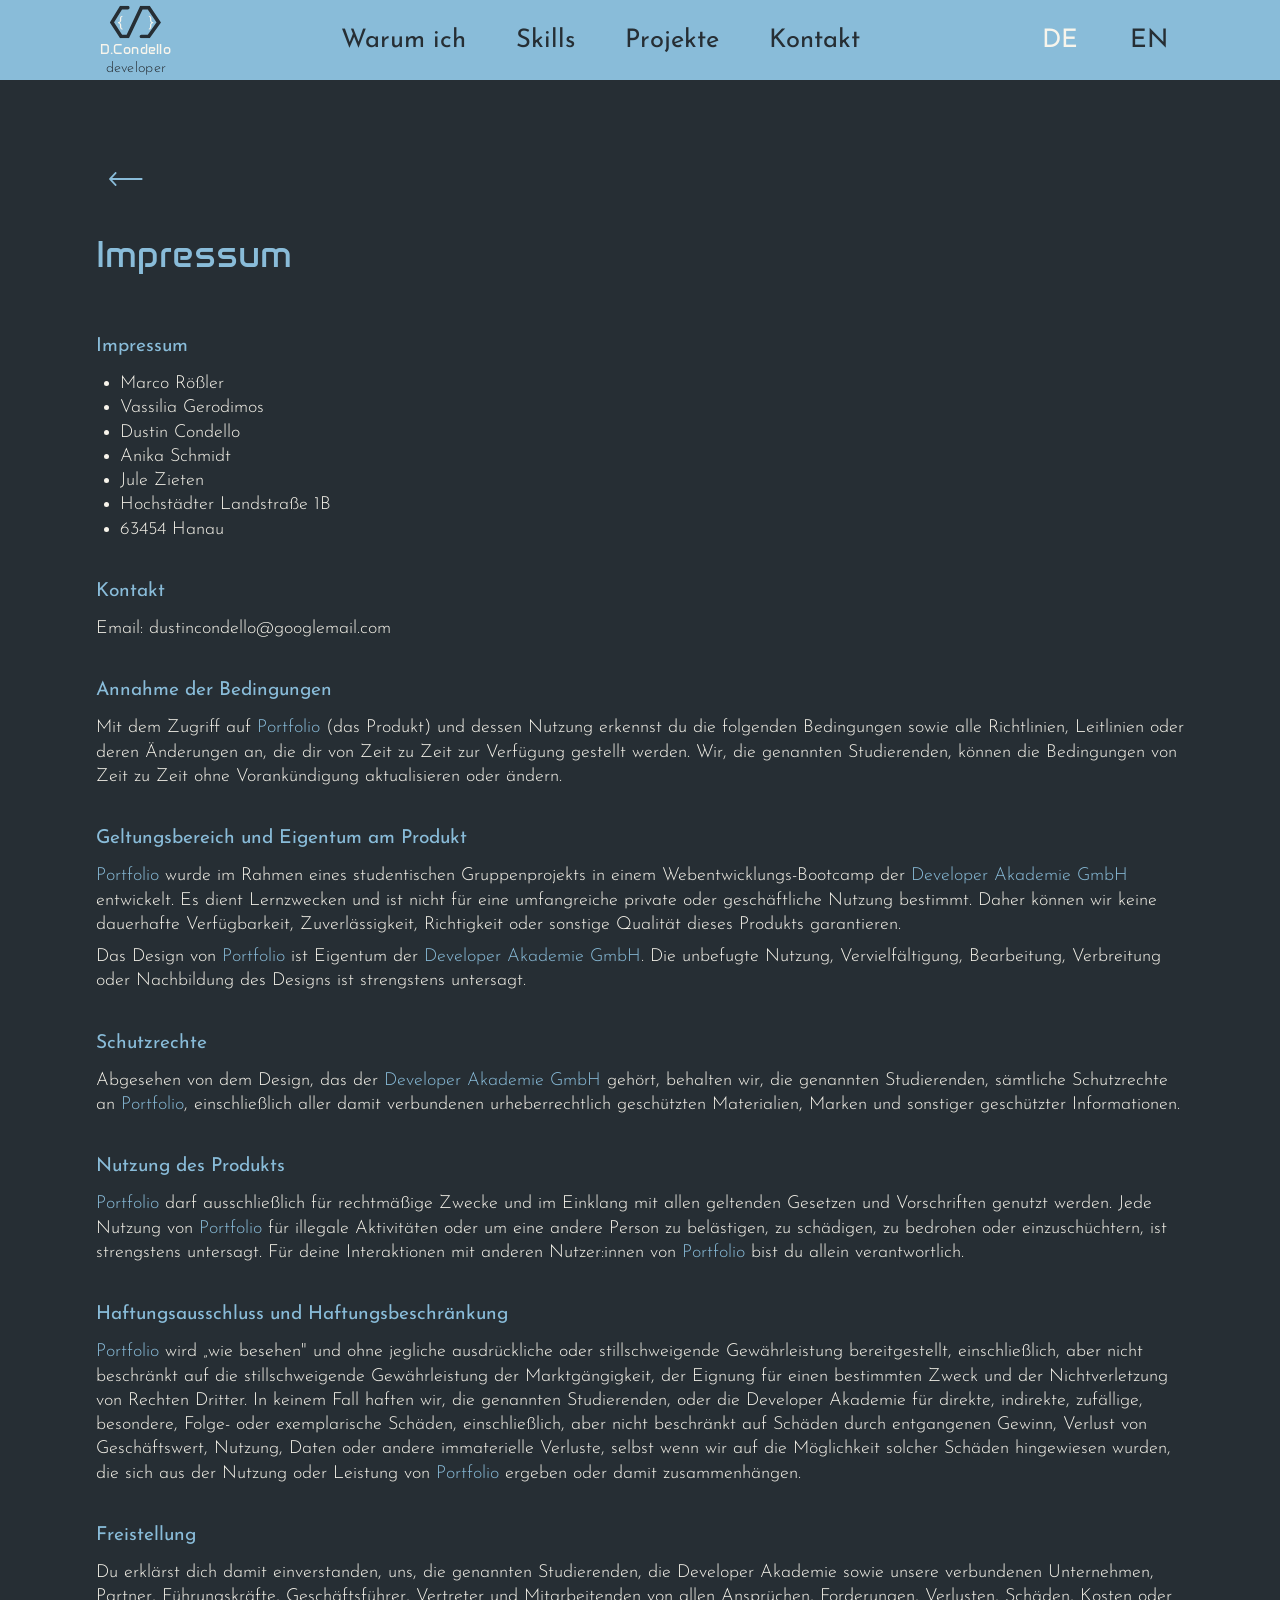
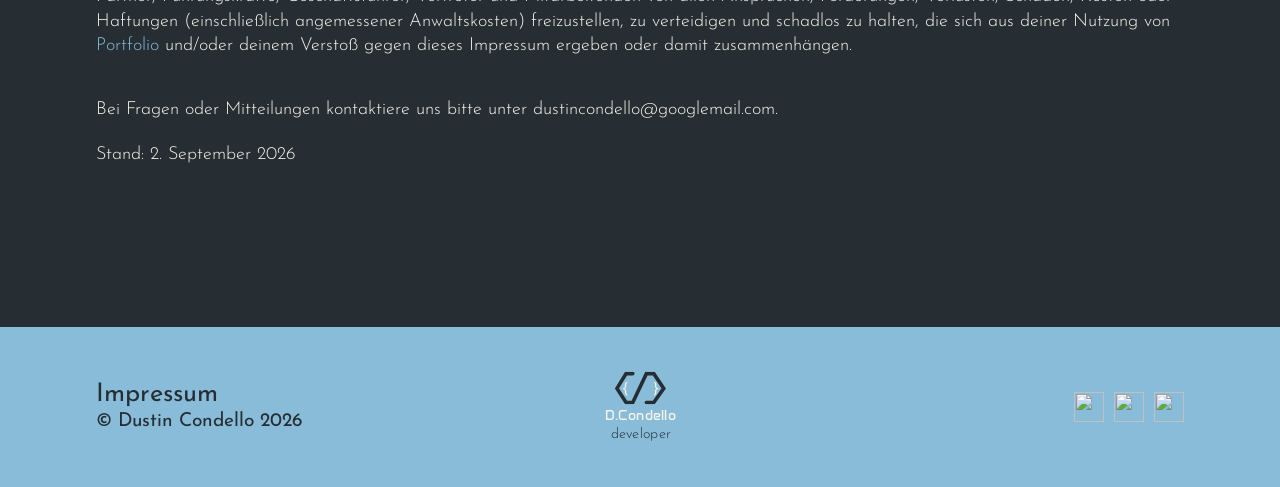
==== legal-notice.html @ 65d6f528 "feat: update contact text, legal notice, and privacy policy with correct names and addresses; enhanc" ====
<!DOCTYPE html>
<html lang="de">

<head>
    <meta charset="UTF-8">
    <meta name="viewport" content="width=device-width, initial-scale=1.0">
    <link rel="preconnect" href="https://fonts.googleapis.com">
    <link rel="preconnect" href="https://fonts.gstatic.com" crossorigin>
    <link
        href="https://fonts.googleapis.com/css2?family=Anta&family=Josefin+Sans:ital,wght@0,100..700;1,100..700&display=swap"
        rel="stylesheet">
    <title data-i18n="legal.title">Legal Notice – Dustin Condello</title>
    <link rel="stylesheet" href="style.css">

</head>

<body>

    <menu>
        <div class="menu-content">
            <div class="logo">
                <svg width="57" height="36" viewBox="0 0 57 36" fill="none" xmlns="http://www.w3.org/2000/svg">
                    <path
                        d="M35.0562 34H43.1994L54.3672 18.3504L43.1994 2H35.0562L19.9332 34H12.488L2.36719 18.3504L12.488 2H19.9332"
                        stroke="#262E34" stroke-width="4" stroke-linecap="round" />
                </svg>
                <div class="brackets">
                    <svg width="6" height="16" viewBox="0 0 6 16" fill="none" xmlns="http://www.w3.org/2000/svg">
                        <path
                            d="M5.11719 15.3359C4.61198 15.3203 4.17448 15.2031 3.80469 14.9844C3.4349 14.7656 3.1276 14.4766 2.88281 14.1172C2.64844 13.7734 2.47135 13.388 2.35156 12.9609C2.23177 12.5391 2.17188 12.1198 2.17188 11.7031V10.3828C2.17188 9.63281 1.99219 9.08854 1.63281 8.75C1.27865 8.41146 0.734375 8.23958 0 8.23438V7.10156C0.734375 7.10156 1.27865 6.9349 1.63281 6.60156C1.99219 6.26302 2.17188 5.71615 2.17188 4.96094V3.63281C2.17188 3.21094 2.22656 2.78125 2.33594 2.34375C2.45052 1.90104 2.63021 1.50521 2.875 1.15625C3.10417 0.822917 3.40365 0.552083 3.77344 0.34375C4.14323 0.130208 4.59115 0.015625 5.11719 0L5.28125 0.898438C4.90625 0.908854 4.60677 0.997396 4.38281 1.16406C4.16406 1.33073 4 1.54167 3.89062 1.79688C3.77604 2.05729 3.70312 2.34896 3.67188 2.67188C3.64062 2.99479 3.625 3.3151 3.625 3.63281V4.96094C3.625 5.58594 3.47917 6.13542 3.1875 6.60938C2.90104 7.07812 2.45573 7.4349 1.85156 7.67969C2.45573 7.91927 2.90104 8.27604 3.1875 8.75C3.47396 9.21875 3.61979 9.76302 3.625 10.3828V11.7031C3.625 12.026 3.65104 12.3464 3.70312 12.6641C3.75521 12.987 3.84635 13.276 3.97656 13.5312C4.10156 13.7917 4.26823 14.0052 4.47656 14.1719C4.6901 14.3385 4.95833 14.4271 5.28125 14.4375L5.11719 15.3359Z"
                            fill="#F8F5EC" />
                    </svg>
                    <svg width="6" height="16" viewBox="0 0 6 16" fill="none" xmlns="http://www.w3.org/2000/svg">
                        <path
                            d="M0 14.4375C0.317708 14.4271 0.583333 14.3385 0.796875 14.1719C1.01042 14.0052 1.18229 13.7917 1.3125 13.5312C1.4375 13.276 1.52604 12.987 1.57812 12.6641C1.63542 12.3464 1.66406 12.026 1.66406 11.7031V10.3828C1.66406 9.97135 1.72396 9.59115 1.84375 9.24219C1.96875 8.89323 2.15885 8.59115 2.41406 8.33594C2.54948 8.20052 2.70052 8.07812 2.86719 7.96875C3.03906 7.85938 3.22656 7.76302 3.42969 7.67969C3.22135 7.59635 3.02865 7.4974 2.85156 7.38281C2.67969 7.26823 2.52865 7.14062 2.39844 7C2.14844 6.73958 1.96354 6.4375 1.84375 6.09375C1.72396 5.74479 1.66406 5.36719 1.66406 4.96094V3.63281C1.66406 3.3151 1.64583 2.99479 1.60938 2.67188C1.57812 2.34896 1.50781 2.05729 1.39844 1.79688C1.28385 1.54167 1.11719 1.33073 0.898438 1.16406C0.679688 0.997396 0.382812 0.908854 0.0078125 0.898438L0.164062 0C0.669271 0.015625 1.10156 0.122396 1.46094 0.320312C1.82552 0.518229 2.125 0.776042 2.35938 1.09375C2.625 1.45312 2.8151 1.85677 2.92969 2.30469C3.04948 2.7526 3.10938 3.19531 3.10938 3.63281V4.96094C3.10938 5.27344 3.13802 5.54948 3.19531 5.78906C3.25781 6.02344 3.34896 6.22656 3.46875 6.39844C3.64062 6.64323 3.8776 6.82292 4.17969 6.9375C4.48698 7.04688 4.85417 7.10156 5.28125 7.10156V8.23438C4.90625 8.23958 4.57812 8.28646 4.29688 8.375C4.02083 8.45833 3.79427 8.59115 3.61719 8.77344C3.44531 8.95052 3.31771 9.17188 3.23438 9.4375C3.15104 9.70312 3.10938 10.0182 3.10938 10.3828V11.7031C3.10938 12.1198 3.05208 12.5391 2.9375 12.9609C2.82292 13.388 2.64583 13.776 2.40625 14.125C2.16146 14.474 1.85417 14.7604 1.48438 14.9844C1.11458 15.2083 0.674479 15.3255 0.164062 15.3359L0 14.4375Z"
                            fill="#F8F5EC" />
                    </svg>
                </div>


                <p>D.Condello</p>
                <p class="p-developer font-josefin bg-color">developer</p>
            </div>
            <button class="burger-toggle" type="button" aria-label="Open menu" aria-expanded="false"
                aria-controls="menuPanel" data-i18n-aria-label="a11y.openMenu">
                <img class="burger-icon" src="./assets/icons/burger.svg" alt="">
                <img class="close-icon" src="./assets/icons/close.svg" alt="">
            </button>
            <div class="menu-panel" id="menuPanel">
                <div class="menu-shape">
                    <div class="nav-links">
                        <a href="./index.html#why-me" data-i18n="nav.whyMe">Why me</a>
                        <a href="./index.html#skills" data-i18n="nav.skills">Skills</a>
                        <a href="./index.html#projects" data-i18n="nav.projects">Projects</a>
                        <a href="./index.html#contact" data-i18n="nav.contact">Contact</a>
                    </div>
                    <div class="language-switcher">
                        <a href="#" data-lang="de" class="active" aria-current="true">DE</a>
                        <a href="#" data-lang="en">EN</a>
                    </div>
                </div>
            </div>
        </div>
    </menu>

    <main>
        <section class="legal-notice">
            <a href="./index.html" class="back-arrow" aria-label="Back to home page" data-i18n-aria-label="a11y.back">
                <svg width="38" height="89" viewBox="0 0 38 89" fill="none" xmlns="http://www.w3.org/2000/svg">
                    <path
                        d="M20.4142 65.0634L27.3265 58.7604C27.7082 58.4123 28.2923 58.4123 28.6741 58.7604L29.1897 59.2306C29.6246 59.6272 29.6246 60.3118 29.1897 60.7084L19.6738 69.3856C19.292 69.7337 18.708 69.7337 18.3262 69.3856L8.81034 60.7084C8.3754 60.3118 8.3754 59.6272 8.81034 59.2306L9.32595 58.7604C9.7077 58.4123 10.2918 58.4123 10.6735 58.7604L17.5858 65.0634L17.5858 21C17.5858 20.4477 18.0335 20 18.5858 20H19.4142C19.9665 20 20.4142 20.4477 20.4142 21L20.4142 65.0634Z"
                        fill="#89BCD9" />
                </svg>
            </a>
            <h2 data-i18n="legal.heading">Legal Notice</h2>


            <div class="legal-block">
                <h4 data-i18n="legal.imprintTitle">Imprint</h4>
                <ul>
                    <li data-i18n="legal.name1">Marco Rößler</li>
                    <li data-i18n="legal.name2">Vassilia Gerodimos</li>
                    <li data-i18n="legal.name3">Dustin Condello</li>
                    <li data-i18n="legal.name4">Anika Schmidt</li>
                    <li data-i18n="legal.name5">Jule Zieten</li>
                    <li data-i18n="legal.imprint2">Hochstädter Landstraße 1B</li>
                    <li data-i18n="legal.imprint3">63454 Hanau</li>
                </ul>
            </div>

            <div class="legal-block">
                <h4 data-i18n="legal.contactTitle">Exploring the Board</h4>
                <p>Email: dustincondello@googlemail.com</p>
            </div>

            <div class="legal-block">
                <h4 data-i18n="legal.acceptTitle">Acceptance of terms</h4>
                <p data-i18n-html="legal.acceptText">By accessing and using <span class="text-primary">Portfolio</span>
                    (Product), you acknowledge and
                    agree to the following terms and
                    conditions, and any policies, guidelines, or amendments thereto that may be presented to you from
                    time to time. We, the listed students, may update or change the terms and conditions from time to
                    time without notice.</p>
            </div>

            <div class="legal-block">
                <h4 data-i18n="legal.scopeTitle">Scope and ownership of the product</h4>
                <p data-i18n-html="legal.scopeText1"><span class="text-primary">Portfolio</span> has been developed as
                    part of a student group project in
                    a web development bootcamp at the
                    <span class="text-primary">Developer Akademie GmbH</span>. It has an educational purpose and is not
                    intended for extensive personal &
                    business usage. As such, we cannot guarantee consistent availability, reliability, accuracy, or any
                    other aspect of quality regarding this Product.
                </p>
                <p data-i18n-html="legal.scopeText2">The design of <span class="text-primary">Portfolio</span> is owned
                    by the <span class="text-primary">Developer Akademie GmbH</span>. Unauthorized use, reproduction,
                    modification, distribution, or replication of the design is strictly prohibited.</p>
            </div>

            <div class="legal-block">
                <h4 data-i18n="legal.propTitle">Proprietary rights</h4>
                <p data-i18n-html="legal.propText">Aside from the design owned by <span class="text-primary">Developer
                        Akademie GmbH</span>, we, the
                    listed students, retain all
                    proprietary rights in <span class="text-primary">Portfolio</span>, including any associated
                    copyrighted material, trademarks, and
                    other proprietary information.</p>
            </div>

            <div class="legal-block">
                <h4 data-i18n="legal.useTitle">Use of the product</h4>
                <p data-i18n-html="legal.useText"><span class="text-primary">Portfolio</span> is intended to be used for
                    lawful purposes only, in
                    accordance with all applicable laws and
                    regulations. Any use of <span class="text-primary">Portfolio</span> for illegal activities, or to
                    harass, harm, threaten, or
                    intimidate another person, is strictly prohibited. You are solely responsible for your interactions
                    with other users of <span class="text-primary">Portfolio</span>.</p>
            </div>

            <div class="legal-block">
                <h4 data-i18n="legal.disclaimerTitle">Disclaimer of warranties and limitation of liability</h4>
                <p data-i18n-html="legal.disclaimerText"><span class="text-primary">Portfolio</span> is provided "as is"
                    without warranty of any kind, whether
                    expressed or implied, including
                    but not limited to the implied warranties of merchantability, fitness for a particular purpose, and
                    non-infringement. In no event will we, the listed students, or the Developer Akademie, be liable for
                    any direct, indirect, incidental, special, consequential or exemplary damages, including but not
                    limited to, damages for loss of profits, goodwill, use, data, or other intangible losses, even if we
                    have been advised of the possibility of such damages, arising out of or in connection with the use
                    or performance of <span class="text-primary">Portfolio</span>.</p>
            </div>

            <div class="legal-block">
                <h4 data-i18n="legal.indemnityTitle">Indemnity</h4>
                <p data-i18n-html="legal.indemnityText">You agree to indemnify, defend and hold harmless us, the listed
                    students, the Developer Akademie, and
                    our affiliates, partners, officers, directors, agents, and employees, from and against any claim,
                    demand, loss, damage, cost, or liability (including reasonable legal fees) arising out of or
                    relating to your use of <span class="text-primary">Portfolio</span> and/or your breach of this Legal
                    Notice.</p>
            </div>

            <div class="legal-block legal-meta">
                <p data-i18n="legal.metaContact">For any questions or notices, please contact us at
                    dustincondello@googlemail.com.</p>
                <p data-i18n="legal.metaDate">Date: September 2, 2026</p>
            </div>
        </section>
    </main>

    <footer>
        <div class="footer-block">
            <div class="legal-copyright">
                <a href="./legal-notice.html" data-i18n="footer.legal">Legal notice</a>
                <p class="bg-color copyright">© Dustin Condello 2026</p>
            </div>
            <div class="logo">
                <svg width="57" height="36" viewBox="0 0 57 36" fill="none" xmlns="http://www.w3.org/2000/svg">
                    <path
                        d="M35.0562 34H43.1994L54.3672 18.3504L43.1994 2H35.0562L19.9332 34H12.488L2.36719 18.3504L12.488 2H19.9332"
                        stroke="#262E34" stroke-width="4" stroke-linecap="round" />
                </svg>
                <div class="brackets">
                    <svg width="6" height="16" viewBox="0 0 6 16" fill="none" xmlns="http://www.w3.org/2000/svg">
                        <path
                            d="M5.11719 15.3359C4.61198 15.3203 4.17448 15.2031 3.80469 14.9844C3.4349 14.7656 3.1276 14.4766 2.88281 14.1172C2.64844 13.7734 2.47135 13.388 2.35156 12.9609C2.23177 12.5391 2.17188 12.1198 2.17188 11.7031V10.3828C2.17188 9.63281 1.99219 9.08854 1.63281 8.75C1.27865 8.41146 0.734375 8.23958 0 8.23438V7.10156C0.734375 7.10156 1.27865 6.9349 1.63281 6.60156C1.99219 6.26302 2.17188 5.71615 2.17188 4.96094V3.63281C2.17188 3.21094 2.22656 2.78125 2.33594 2.34375C2.45052 1.90104 2.63021 1.50521 2.875 1.15625C3.10417 0.822917 3.40365 0.552083 3.77344 0.34375C4.14323 0.130208 4.59115 0.015625 5.11719 0L5.28125 0.898438C4.90625 0.908854 4.60677 0.997396 4.38281 1.16406C4.16406 1.33073 4 1.54167 3.89062 1.79688C3.77604 2.05729 3.70312 2.34896 3.67188 2.67188C3.64062 2.99479 3.625 3.3151 3.625 3.63281V4.96094C3.625 5.58594 3.47917 6.13542 3.1875 6.60938C2.90104 7.07812 2.45573 7.4349 1.85156 7.67969C2.45573 7.91927 2.90104 8.27604 3.1875 8.75C3.47396 9.21875 3.61979 9.76302 3.625 10.3828V11.7031C3.625 12.026 3.65104 12.3464 3.70312 12.6641C3.75521 12.987 3.84635 13.276 3.97656 13.5312C4.10156 13.7917 4.26823 14.0052 4.47656 14.1719C4.6901 14.3385 4.95833 14.4271 5.28125 14.4375L5.11719 15.3359Z"
                            fill="#F8F5EC" />
                    </svg>
                    <svg width="6" height="16" viewBox="0 0 6 16" fill="none" xmlns="http://www.w3.org/2000/svg">
                        <path
                            d="M0 14.4375C0.317708 14.4271 0.583333 14.3385 0.796875 14.1719C1.01042 14.0052 1.18229 13.7917 1.3125 13.5312C1.4375 13.276 1.52604 12.987 1.57812 12.6641C1.63542 12.3464 1.66406 12.026 1.66406 11.7031V10.3828C1.66406 9.97135 1.72396 9.59115 1.84375 9.24219C1.96875 8.89323 2.15885 8.59115 2.41406 8.33594C2.54948 8.20052 2.70052 8.07812 2.86719 7.96875C3.03906 7.85938 3.22656 7.76302 3.42969 7.67969C3.22135 7.59635 3.02865 7.4974 2.85156 7.38281C2.67969 7.26823 2.52865 7.14062 2.39844 7C2.14844 6.73958 1.96354 6.4375 1.84375 6.09375C1.72396 5.74479 1.66406 5.36719 1.66406 4.96094V3.63281C1.66406 3.3151 1.64583 2.99479 1.60938 2.67188C1.57812 2.34896 1.50781 2.05729 1.39844 1.79688C1.28385 1.54167 1.11719 1.33073 0.898438 1.16406C0.679688 0.997396 0.382812 0.908854 0.0078125 0.898438L0.164062 0C0.669271 0.015625 1.10156 0.122396 1.46094 0.320312C1.82552 0.518229 2.125 0.776042 2.35938 1.09375C2.625 1.45312 2.8151 1.85677 2.92969 2.30469C3.04948 2.7526 3.10938 3.19531 3.10938 3.63281V4.96094C3.10938 5.27344 3.13802 5.54948 3.19531 5.78906C3.25781 6.02344 3.34896 6.22656 3.46875 6.39844C3.64062 6.64323 3.8776 6.82292 4.17969 6.9375C4.48698 7.04688 4.85417 7.10156 5.28125 7.10156V8.23438C4.90625 8.23958 4.57812 8.28646 4.29688 8.375C4.02083 8.45833 3.79427 8.59115 3.61719 8.77344C3.44531 8.95052 3.31771 9.17188 3.23438 9.4375C3.15104 9.70312 3.10938 10.0182 3.10938 10.3828V11.7031C3.10938 12.1198 3.05208 12.5391 2.9375 12.9609C2.82292 13.388 2.64583 13.776 2.40625 14.125C2.16146 14.474 1.85417 14.7604 1.48438 14.9844C1.11458 15.2083 0.674479 15.3255 0.164062 15.3359L0 14.4375Z"
                            fill="#F8F5EC" />
                    </svg>
                </div>


                <p>D.Condello</p>
                <p class="p-developer font-josefin bg-color">developer</p>
            </div>
            <div class="social-media-footer ">
                <a class="btn-sm social-btn" href="https://github.com/juvescott96" target="_blank" rel="noopener" aria-label="GitHub">
                    <img class="icon-normal" src="./assets/icons/github-dark.png" alt="">
                    <img class="icon-hover" src="./assets/icons/github-white.png" alt="">
                    <img class="icon-mobile" src="./assets/icons/github-mobile.png" alt="">
                </a>
                <a class="btn-sm social-btn" href="mailto:dustincondello@googlemail.com" aria-label="E-Mail">
                    <img class="icon-normal" src="./assets/icons/mail-dark.png" alt="">
                    <img class="icon-hover" src="./assets/icons/mail-white.png" alt="">
                    <img class="icon-mobile" src="./assets/icons/mail-mobile.png" alt="">
                </a>
                <a class="btn-sm social-btn" href="https://www.linkedin.com/in/dustin-condello-4397582ab/" target="_blank" rel="noopener" aria-label="LinkedIn">
                    <img class="icon-normal" src="./assets/icons/linkedin-dark.png" alt="">
                    <img class="icon-hover" src="./assets/icons/linkedin-white.png" alt="">
                    <img class="icon-mobile" src="./assets/icons/linkedin-mobile.png" alt="">
                </a>
            </div>
        </div>
    </footer>

    <script src="./scripts/language-switcher.js"></script>
    <script src="./scripts/mobile-menu.js"></script>
</body>

</html>
---- style.css ----
@import "./styles/base.css";
@import "./styles/contact-section.css";
@import "./styles/hero-section.css";
@import "./styles/menu.css";
@import "./styles/my-projects-section.css";
@import "./styles/my-skills-sections.css";
@import "./styles/references-section.css";
@import "./styles/variables.css";
@import "./styles/why-me-section.css";
@import "./styles/footer.css";
@import "./styles/legal-notice.css";
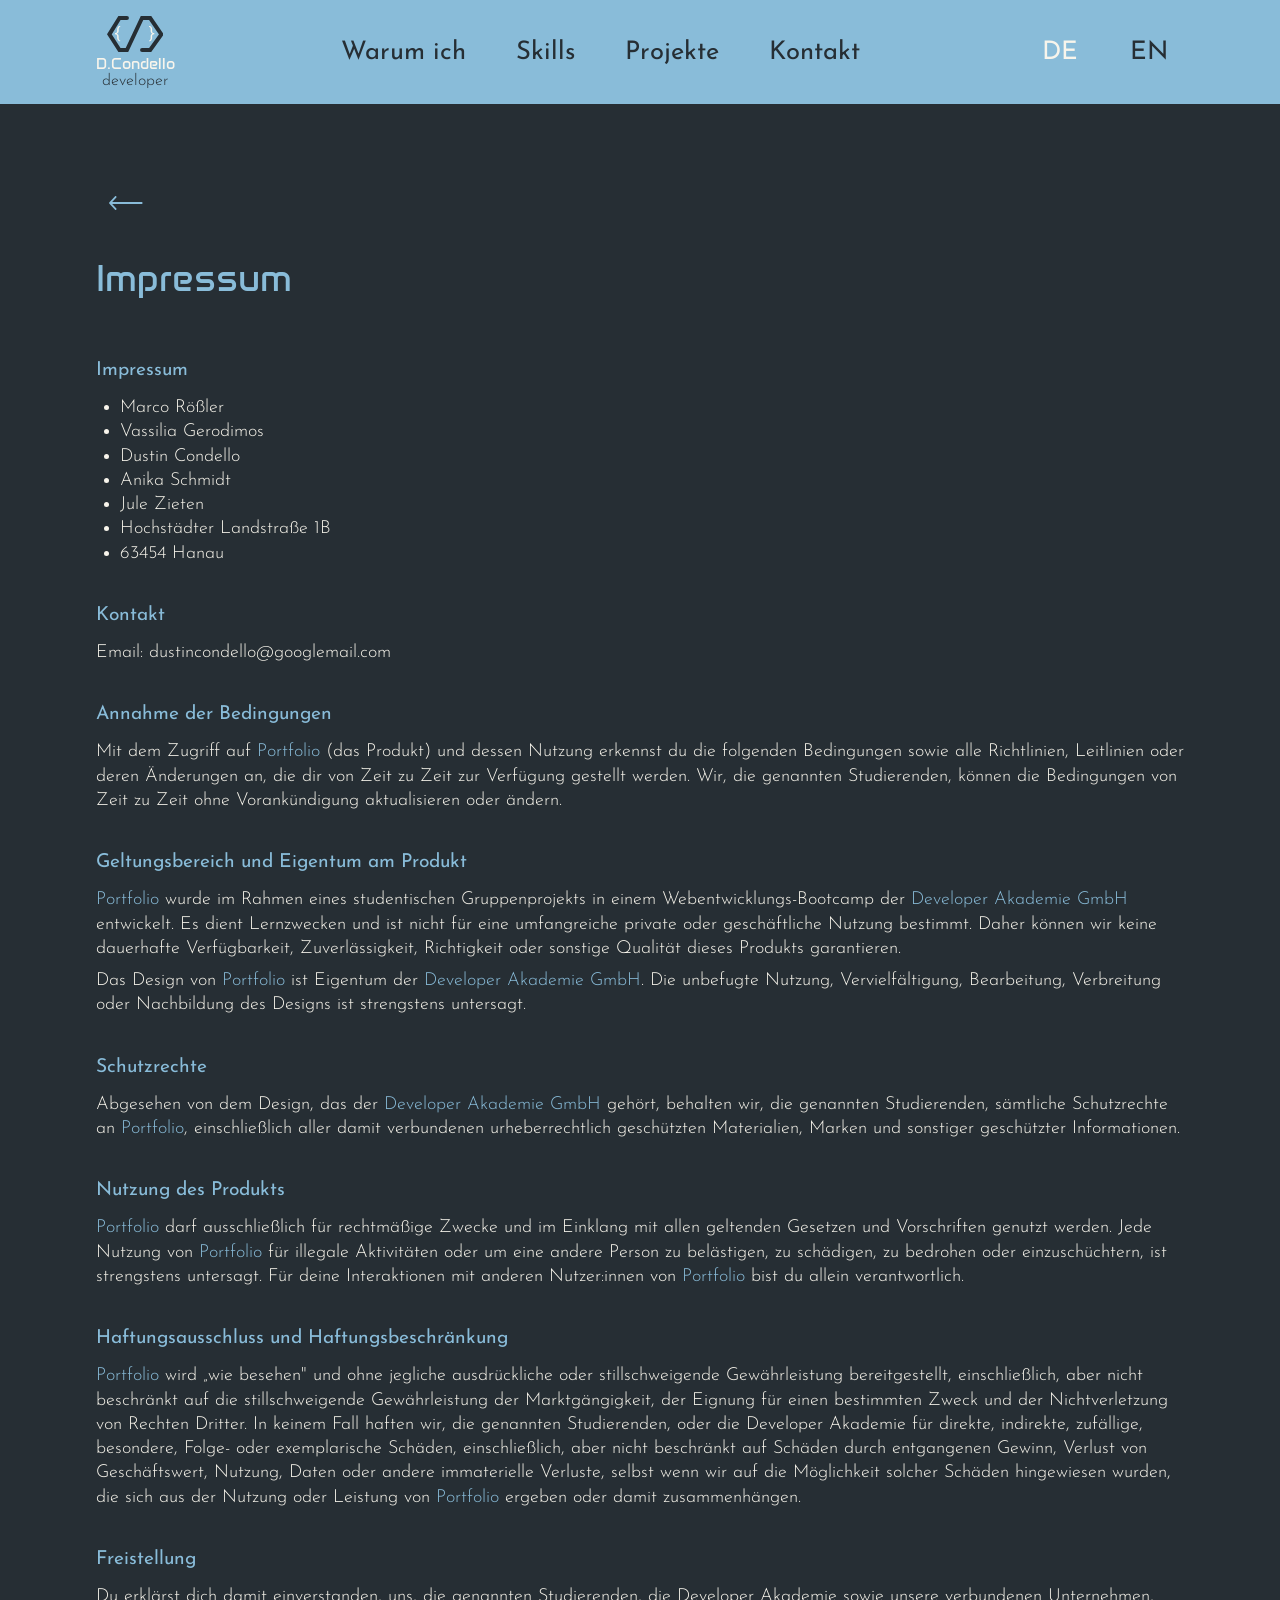
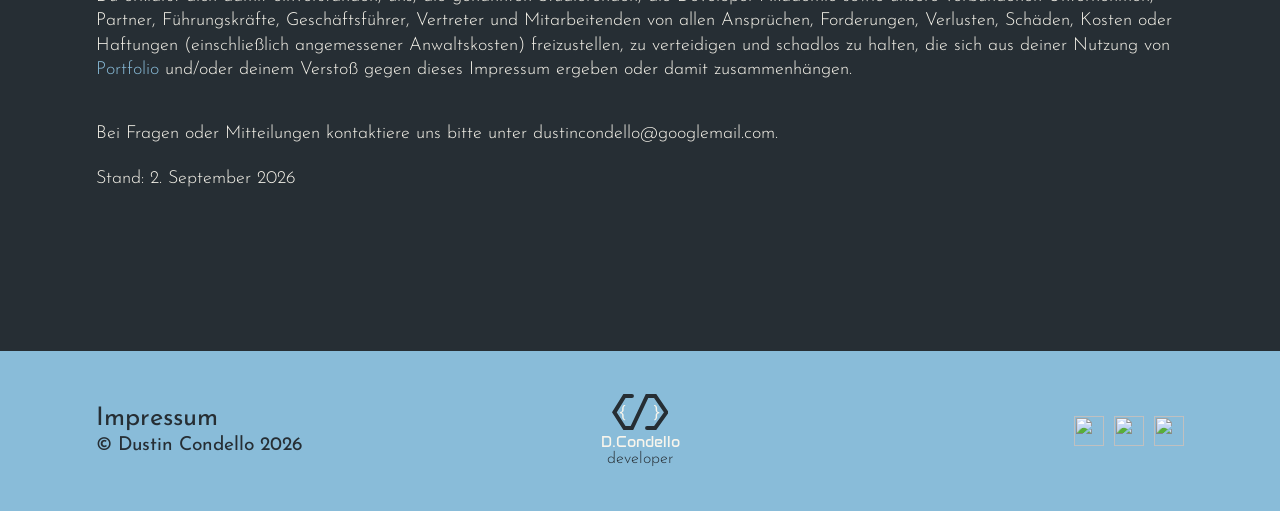
==== commit 4a638343: "fix: update nav height, burger icon size and logo size" ====
--- a/legal-notice.html
+++ b/legal-notice.html
@@ -10,16 +10,17 @@
         href="https://fonts.googleapis.com/css2?family=Anta&family=Josefin+Sans:ital,wght@0,100..700;1,100..700&display=swap"
         rel="stylesheet">
     <title data-i18n="legal.title">Legal Notice – Dustin Condello</title>
+    <link rel="icon" type="image/png" href="./assets/img/hero-dustin.png">
     <link rel="stylesheet" href="style.css">
 
 </head>
 
 <body>
 
-    <menu>
+    <nav>
         <div class="menu-content">
             <div class="logo">
-                <svg width="57" height="36" viewBox="0 0 57 36" fill="none" xmlns="http://www.w3.org/2000/svg">
+                <svg width="56" height="38" viewBox="0 0 56 38" fill="none" xmlns="http://www.w3.org/2000/svg">
                     <path
                         d="M35.0562 34H43.1994L54.3672 18.3504L43.1994 2H35.0562L19.9332 34H12.488L2.36719 18.3504L12.488 2H19.9332"
                         stroke="#262E34" stroke-width="4" stroke-linecap="round" />
@@ -61,7 +62,7 @@
                 </div>
             </div>
         </div>
-    </menu>
+    </nav>
 
     <main>
         <section class="legal-notice">
@@ -177,7 +178,7 @@
                 <p class="bg-color copyright">© Dustin Condello 2026</p>
             </div>
             <div class="logo">
-                <svg width="57" height="36" viewBox="0 0 57 36" fill="none" xmlns="http://www.w3.org/2000/svg">
+                <svg width="56" height="38" viewBox="0 0 56 38" fill="none" xmlns="http://www.w3.org/2000/svg">
                     <path
                         d="M35.0562 34H43.1994L54.3672 18.3504L43.1994 2H35.0562L19.9332 34H12.488L2.36719 18.3504L12.488 2H19.9332"
                         stroke="#262E34" stroke-width="4" stroke-linecap="round" />
@@ -200,7 +201,8 @@
                 <p class="p-developer font-josefin bg-color">developer</p>
             </div>
             <div class="social-media-footer ">
-                <a class="btn-sm social-btn" href="https://github.com/juvescott96" target="_blank" rel="noopener" aria-label="GitHub">
+                <a class="btn-sm social-btn" href="https://github.com/juvescott96" target="_blank" rel="noopener"
+                    aria-label="GitHub">
                     <img class="icon-normal" src="./assets/icons/github-dark.png" alt="">
                     <img class="icon-hover" src="./assets/icons/github-white.png" alt="">
                     <img class="icon-mobile" src="./assets/icons/github-mobile.png" alt="">
@@ -210,7 +212,8 @@
                     <img class="icon-hover" src="./assets/icons/mail-white.png" alt="">
                     <img class="icon-mobile" src="./assets/icons/mail-mobile.png" alt="">
                 </a>
-                <a class="btn-sm social-btn" href="https://www.linkedin.com/in/dustin-condello-4397582ab/" target="_blank" rel="noopener" aria-label="LinkedIn">
+                <a class="btn-sm social-btn" href="https://www.linkedin.com/in/dustin-condello-4397582ab/"
+                    target="_blank" rel="noopener" aria-label="LinkedIn">
                     <img class="icon-normal" src="./assets/icons/linkedin-dark.png" alt="">
                     <img class="icon-hover" src="./assets/icons/linkedin-white.png" alt="">
                     <img class="icon-mobile" src="./assets/icons/linkedin-mobile.png" alt="">
@@ -219,6 +222,8 @@
         </div>
     </footer>
 
+    <!-- Translation data first, page logic afterwards (load order matters). -->
+    <script src="./scripts/translations.js"></script>
     <script src="./scripts/language-switcher.js"></script>
     <script src="./scripts/mobile-menu.js"></script>
 </body>
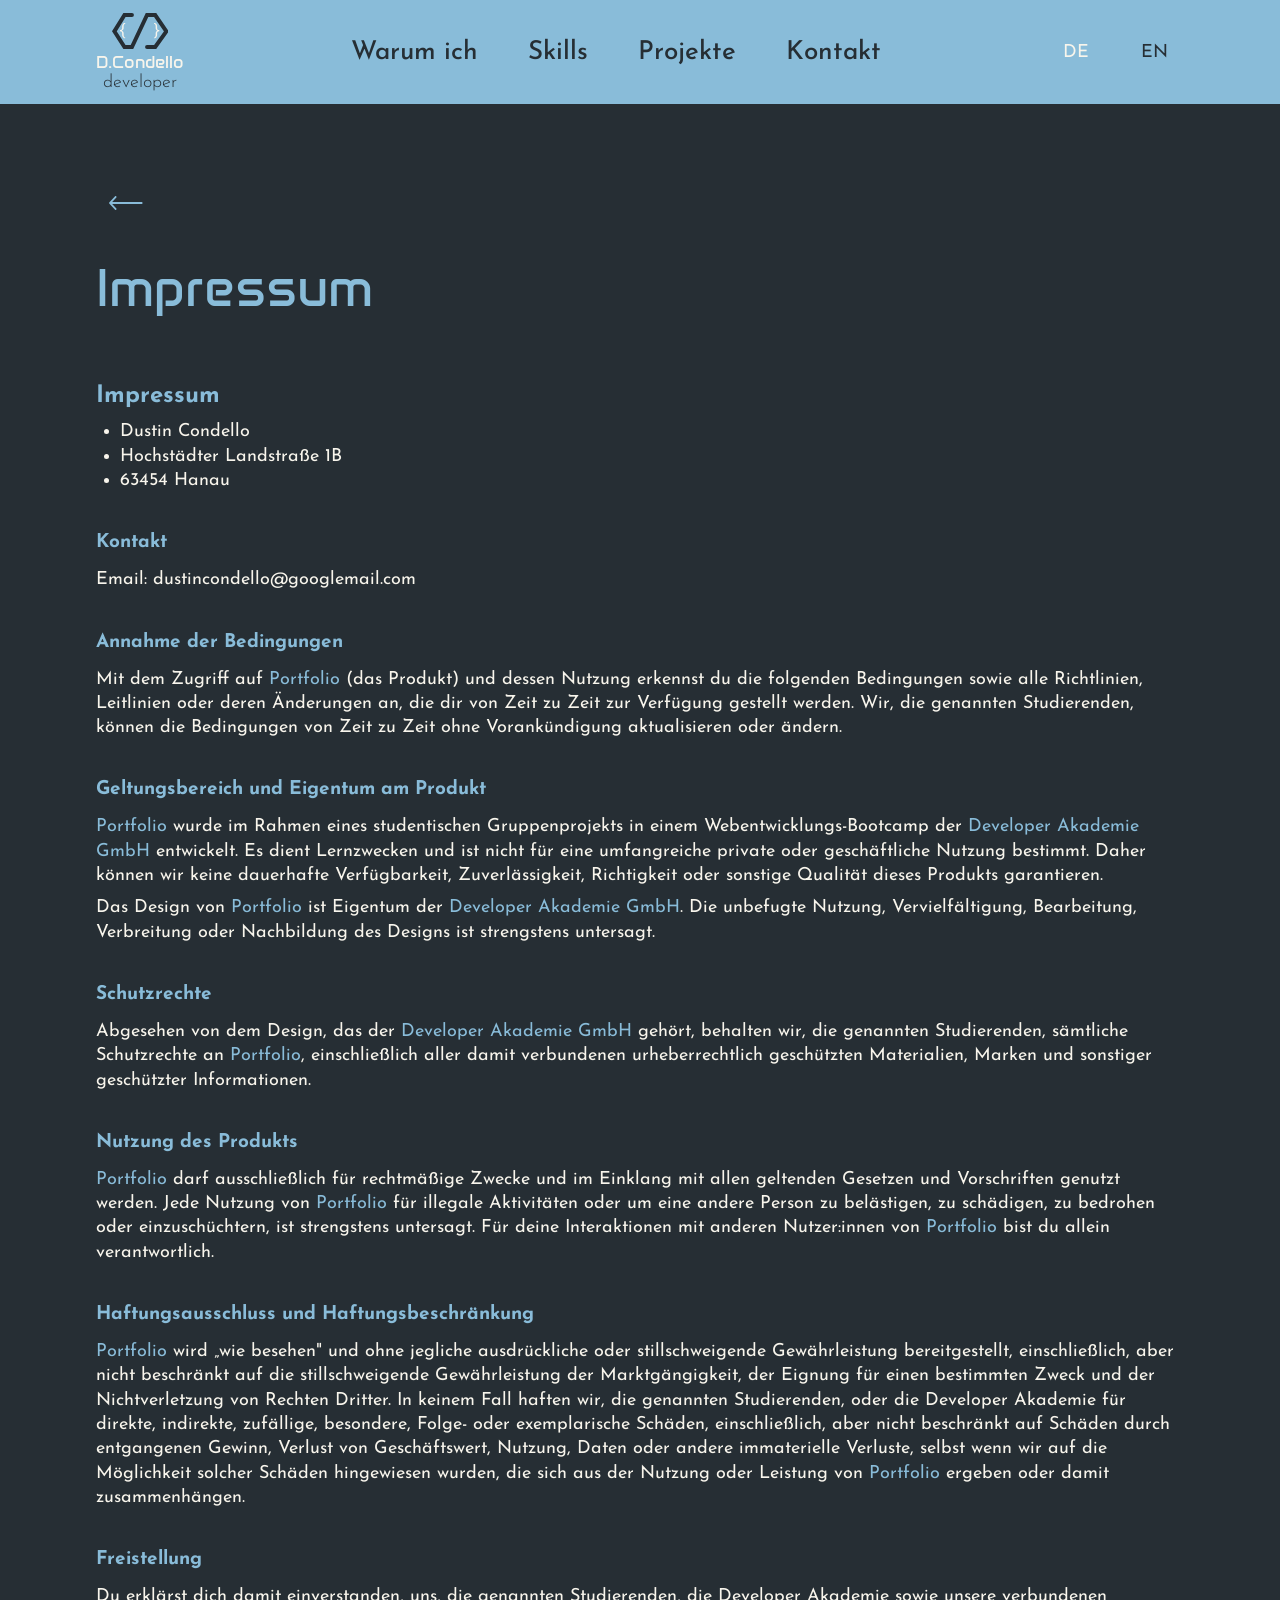
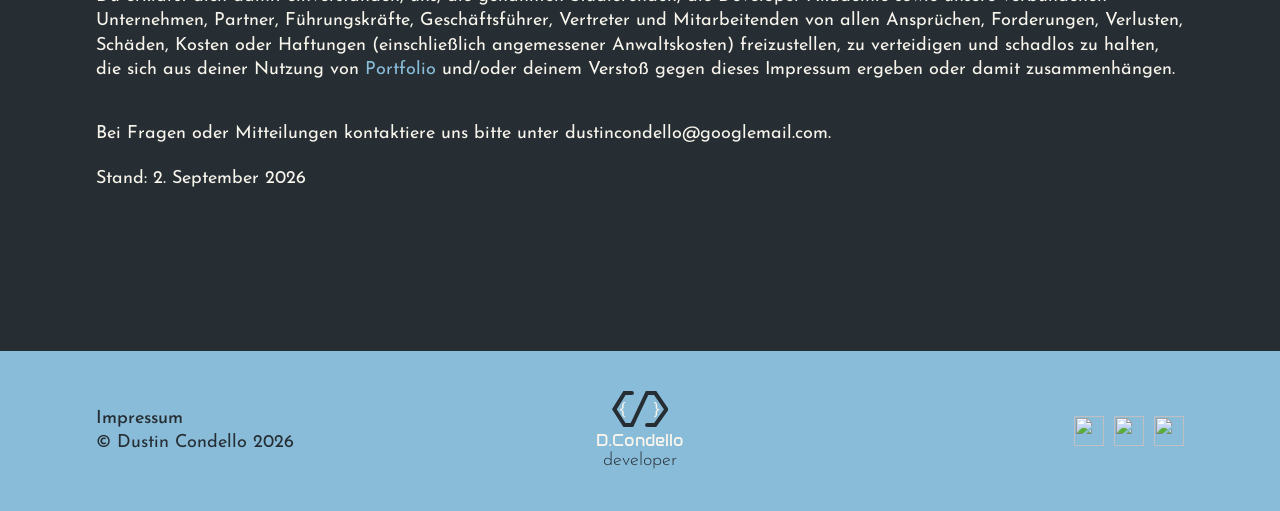
==== commit 928a2a21: "refactor: update HTML structure and improve accessibility; enhance styles for better readability" ====
--- a/legal-notice.html
+++ b/legal-notice.html
@@ -73,29 +73,25 @@
                         fill="#89BCD9" />
                 </svg>
             </a>
-            <h2 data-i18n="legal.heading">Legal Notice</h2>
-
-
-            <div class="legal-block">
-                <h4 data-i18n="legal.imprintTitle">Imprint</h4>
+            <h3 data-i18n="legal.heading">Legal Notice</h3>
+
+
+            <div class="legal-block">
+                <p class="imprint" data-i18n="legal.imprintTitle">Imprint</p>
                 <ul>
-                    <li data-i18n="legal.name1">Marco Rößler</li>
-                    <li data-i18n="legal.name2">Vassilia Gerodimos</li>
                     <li data-i18n="legal.name3">Dustin Condello</li>
-                    <li data-i18n="legal.name4">Anika Schmidt</li>
-                    <li data-i18n="legal.name5">Jule Zieten</li>
                     <li data-i18n="legal.imprint2">Hochstädter Landstraße 1B</li>
                     <li data-i18n="legal.imprint3">63454 Hanau</li>
                 </ul>
             </div>
 
             <div class="legal-block">
-                <h4 data-i18n="legal.contactTitle">Exploring the Board</h4>
+                <h3 data-i18n="legal.contactTitle">Exploring the Board</h3>
                 <p>Email: dustincondello@googlemail.com</p>
             </div>
 
             <div class="legal-block">
-                <h4 data-i18n="legal.acceptTitle">Acceptance of terms</h4>
+                <h3 data-i18n="legal.acceptTitle">Acceptance of terms</h3>
                 <p data-i18n-html="legal.acceptText">By accessing and using <span class="text-primary">Portfolio</span>
                     (Product), you acknowledge and
                     agree to the following terms and
@@ -105,7 +101,7 @@
             </div>
 
             <div class="legal-block">
-                <h4 data-i18n="legal.scopeTitle">Scope and ownership of the product</h4>
+                <h3 data-i18n="legal.scopeTitle">Scope and ownership of the product</h3>
                 <p data-i18n-html="legal.scopeText1"><span class="text-primary">Portfolio</span> has been developed as
                     part of a student group project in
                     a web development bootcamp at the
@@ -120,7 +116,7 @@
             </div>
 
             <div class="legal-block">
-                <h4 data-i18n="legal.propTitle">Proprietary rights</h4>
+                <h3 data-i18n="legal.propTitle">Proprietary rights</h3>
                 <p data-i18n-html="legal.propText">Aside from the design owned by <span class="text-primary">Developer
                         Akademie GmbH</span>, we, the
                     listed students, retain all
@@ -130,7 +126,7 @@
             </div>
 
             <div class="legal-block">
-                <h4 data-i18n="legal.useTitle">Use of the product</h4>
+                <h3 data-i18n="legal.useTitle">Use of the product</h3>
                 <p data-i18n-html="legal.useText"><span class="text-primary">Portfolio</span> is intended to be used for
                     lawful purposes only, in
                     accordance with all applicable laws and
@@ -141,7 +137,7 @@
             </div>
 
             <div class="legal-block">
-                <h4 data-i18n="legal.disclaimerTitle">Disclaimer of warranties and limitation of liability</h4>
+                <h3 data-i18n="legal.disclaimerTitle">Disclaimer of warranties and limitation of liability</h3>
                 <p data-i18n-html="legal.disclaimerText"><span class="text-primary">Portfolio</span> is provided "as is"
                     without warranty of any kind, whether
                     expressed or implied, including
@@ -154,7 +150,7 @@
             </div>
 
             <div class="legal-block">
-                <h4 data-i18n="legal.indemnityTitle">Indemnity</h4>
+                <h3 data-i18n="legal.indemnityTitle">Indemnity</h3>
                 <p data-i18n-html="legal.indemnityText">You agree to indemnify, defend and hold harmless us, the listed
                     students, the Developer Akademie, and
                     our affiliates, partners, officers, directors, agents, and employees, from and against any claim,
